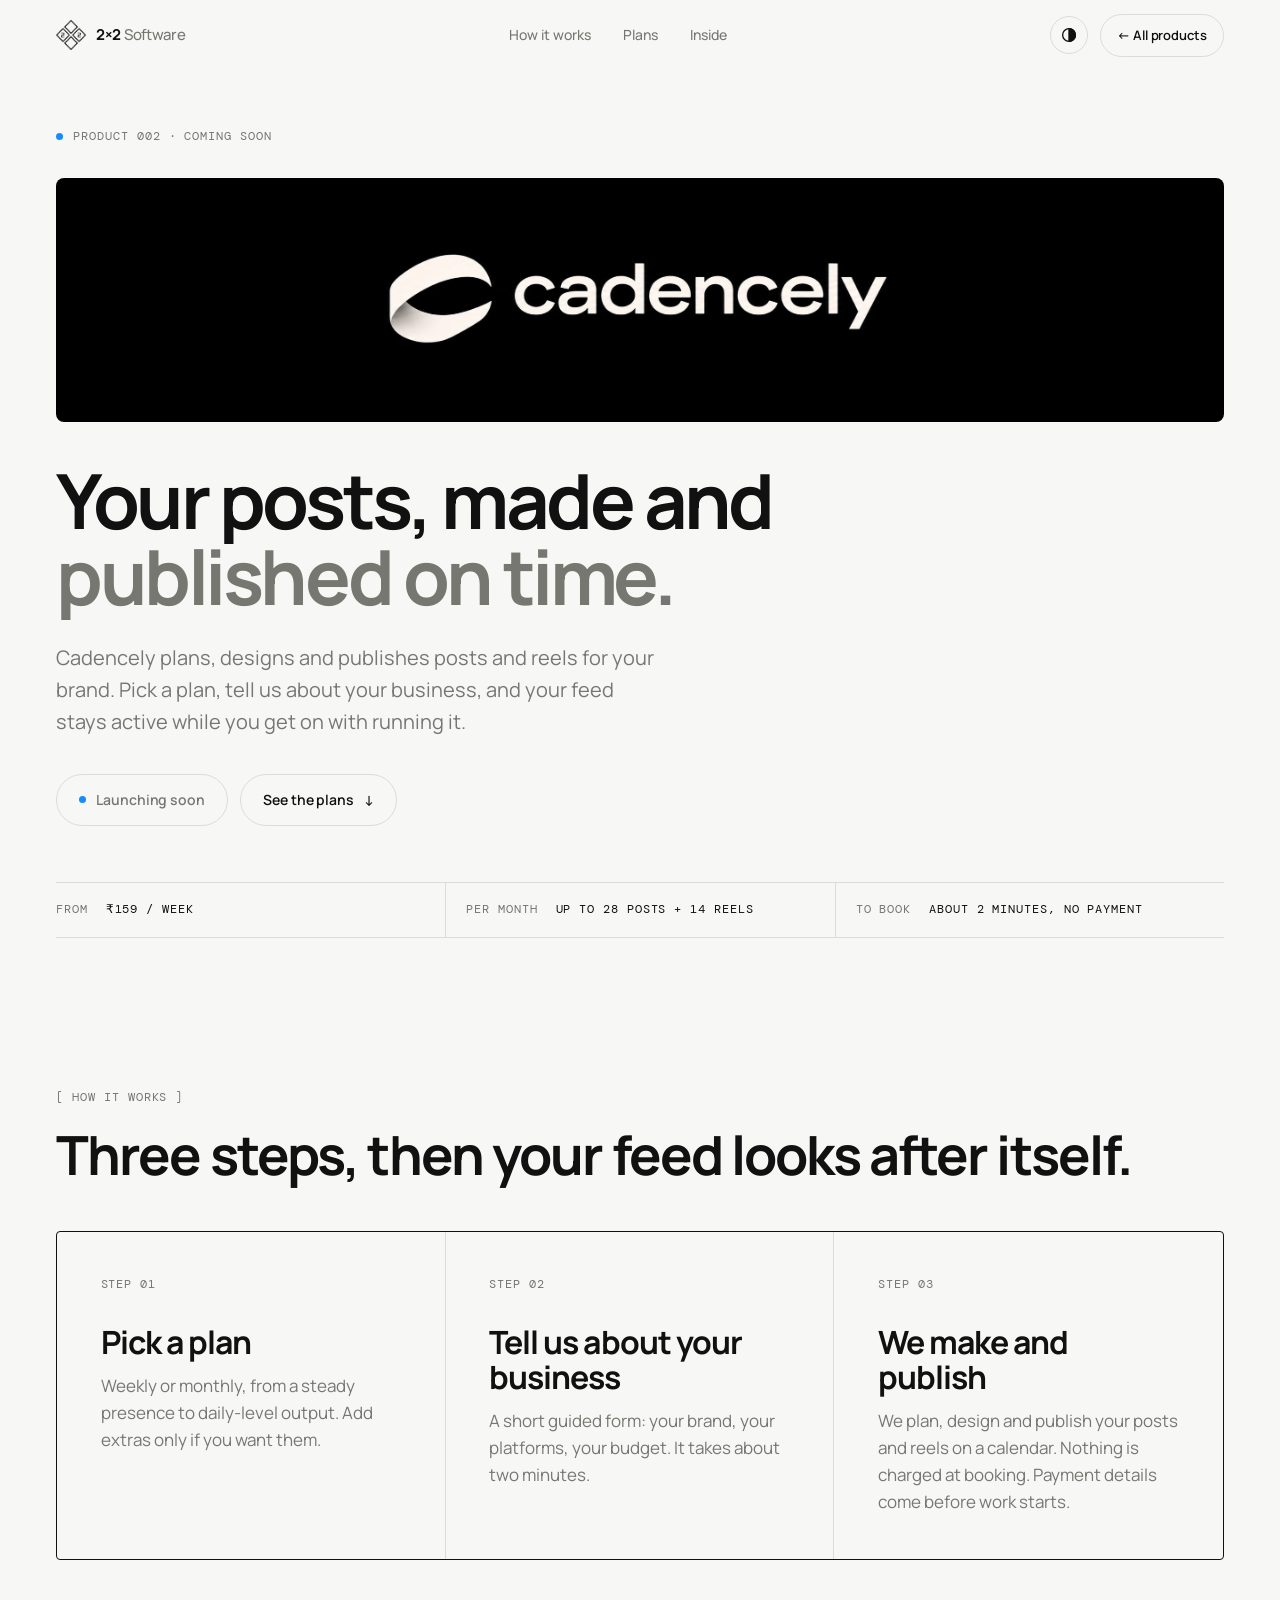
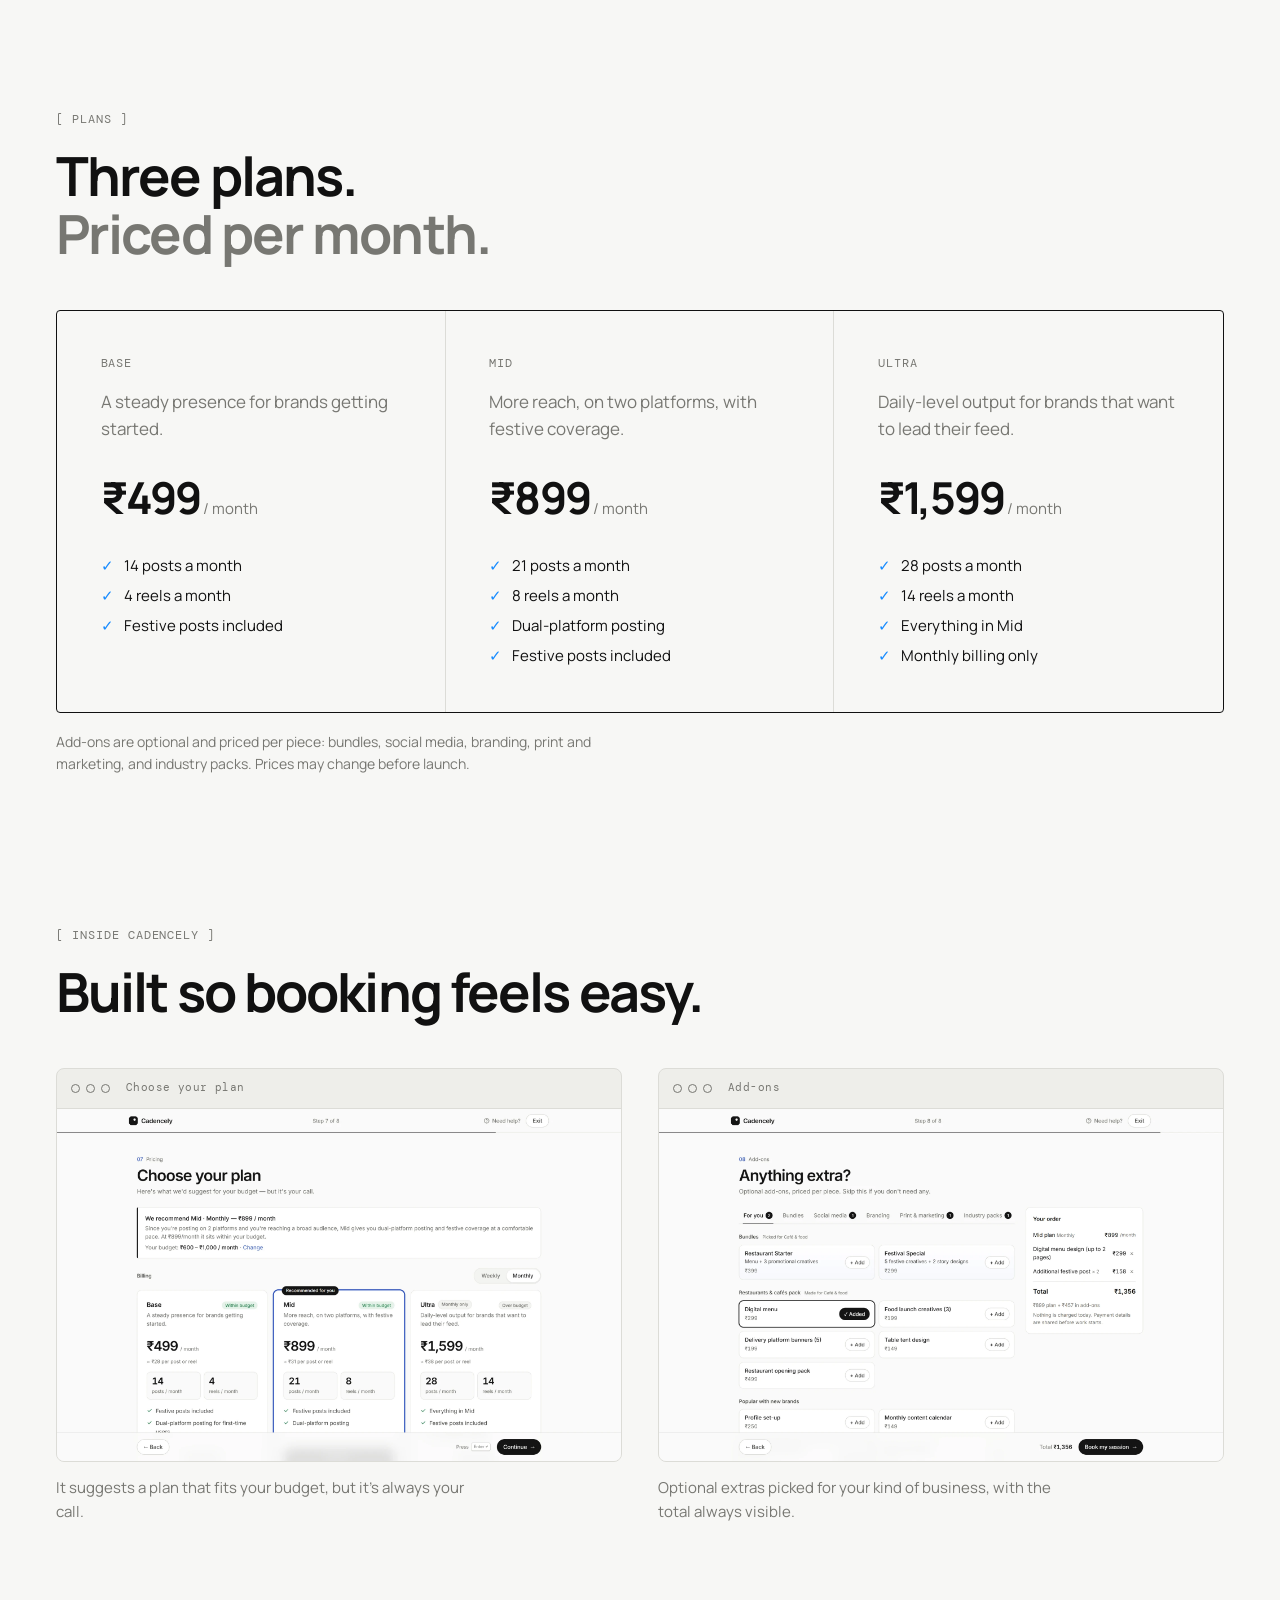
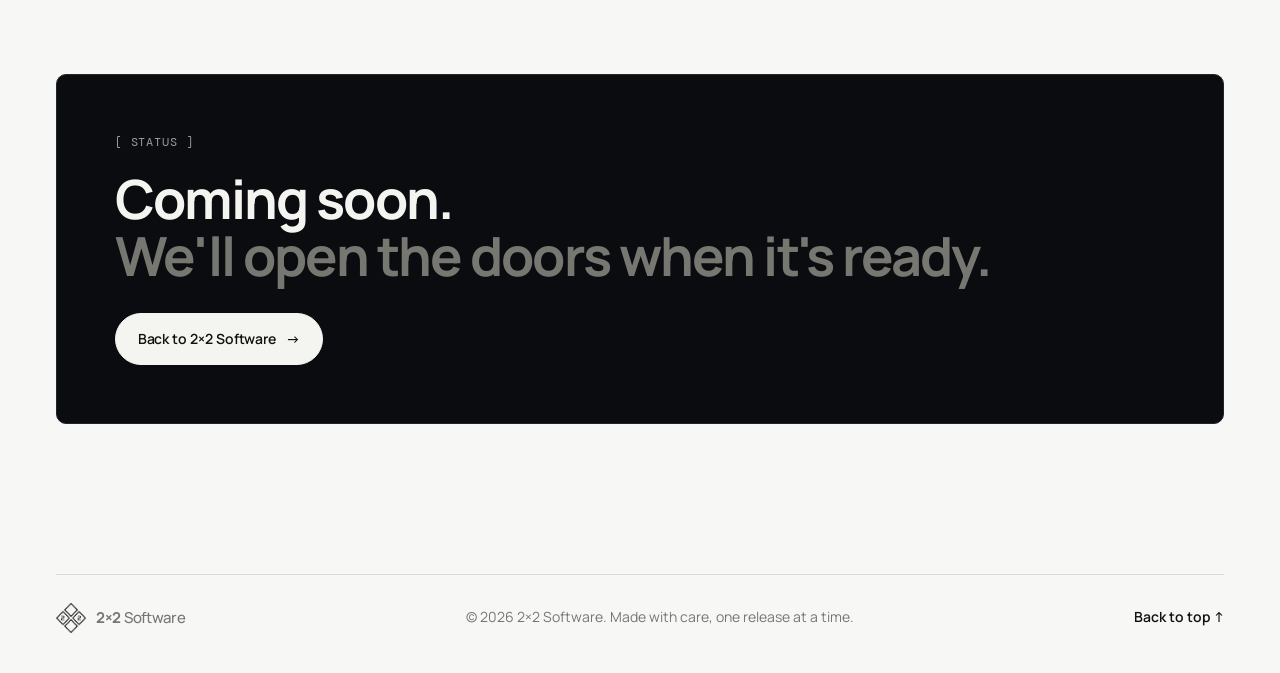
==== cadencely.html @ 5862253a "Add Cadencely page and home page section Co-Authored-By: Claude Sonnet 5.5 <noreply@anthropic.com>" ====
<!doctype html>
<html lang="en">
<head>
  <meta charset="utf-8">
  <meta name="viewport" content="width=device-width, initial-scale=1, viewport-fit=cover">
  <title>Cadencely — Social media content, on subscription</title>
  <meta name="description" content="Cadencely plans, designs and publishes posts and reels for your brand, on a simple subscription. Coming soon from 2×2 Software.">
  <meta name="theme-color" content="#f7f7f5">
  <link rel="icon" href="assets/2x2-mark.png" type="image/png">
  <link rel="preconnect" href="https://fonts.googleapis.com">
  <link rel="preconnect" href="https://fonts.gstatic.com" crossorigin>
  <link href="https://fonts.googleapis.com/css2?family=DM+Mono:wght@400;500&family=Manrope:wght@400;500;600;700;800&display=swap" rel="stylesheet">
  <link rel="stylesheet" href="style.css?v=8">
  <script>
    document.documentElement.classList.add('js');
    try {
      var t = localStorage.getItem('2x2-theme');
      if (t) document.documentElement.setAttribute('data-theme', t);
    } catch (e) {}
  </script>
</head>
<body>

<header class="nav" id="nav">
  <a class="brand" href="index.html" aria-label="2×2 Software, home">
    <img class="mark" src="assets/2x2-mark.png" alt="" width="30" height="30">
    <span>2×2 <em>Software</em></span>
  </a>
  <nav class="nav-links" aria-label="Main">
    <a href="#how">How it works</a>
    <a href="#plans">Plans</a>
    <a href="#inside">Inside</a>
  </nav>
  <div class="nav-end">
    <button class="theme" id="theme" type="button" aria-label="Switch colour theme">
      <svg viewBox="0 0 24 24" width="18" height="18" fill="none" stroke="currentColor" stroke-width="1.8" stroke-linecap="round" stroke-linejoin="round" aria-hidden="true">
        <circle cx="12" cy="12" r="8.5"/>
        <path d="M12 3.5v17a8.5 8.5 0 0 0 0-17z" fill="currentColor"/>
      </svg>
    </button>
    <a class="btn btn-ghost btn-sm" href="index.html">← All products</a>
  </div>
</header>

<main id="top">

  <section class="wrap cad-hero">
    <p class="tag"><i class="dot"></i> Product 002 · Coming soon</p>
    <div class="cad-banner reveal">
      <div class="cad-logo big"><img src="assets/cadencely-logo.webp" alt="Cadencely"></div>
    </div>
    <h1 class="h-xl">
      <span class="line"><span>Your posts, made and</span></span>
      <span class="line muted"><span>published on time.</span></span>
    </h1>
    <p class="lede reveal">Cadencely plans, designs and publishes posts and reels for your brand. Pick a plan, tell us about your business, and your feed stays active while you get on with running it.</p>
    <div class="actions reveal">
      <span class="btn btn-static"><i class="dot"></i> Launching soon</span>
      <a class="btn btn-ghost" href="#plans">See the plans <span aria-hidden="true">↓</span></a>
    </div>
  </section>

  <ul class="facts wrap reveal" aria-label="At a glance">
    <li><span>From</span> ₹159 / week</li>
    <li><span>Per month</span> Up to 28 posts + 14 reels</li>
    <li><span>To book</span> About 2 minutes, no payment</li>
  </ul>

  <section class="section wrap" id="how">
    <div class="head reveal">
      <p class="eyebrow">[ How it works ]</p>
      <h2 class="h-lg">Three steps, then your feed looks after itself.</h2>
    </div>
    <div class="grid4 g3">
      <article class="cell reveal"><span class="n">Step 01</span><h3>Pick a plan</h3><p>Weekly or monthly, from a steady presence to daily-level output. Add extras only if you want them.</p></article>
      <article class="cell reveal"><span class="n">Step 02</span><h3>Tell us about your business</h3><p>A short guided form: your brand, your platforms, your budget. It takes about two minutes.</p></article>
      <article class="cell reveal"><span class="n">Step 03</span><h3>We make and publish</h3><p>We plan, design and publish your posts and reels on a calendar. Nothing is charged at booking. Payment details come before work starts.</p></article>
    </div>
  </section>

  <section class="section wrap" id="plans">
    <div class="head reveal">
      <p class="eyebrow">[ Plans ]</p>
      <h2 class="h-lg">Three plans.<br><span>Priced per month.</span></h2>
    </div>
    <div class="grid4 g3 plans3">
      <article class="cell reveal">
        <span class="n">Base</span>
        <p class="plan-for">A steady presence for brands getting started.</p>
        <p class="price"><strong>₹499</strong> / month</p>
        <ul class="inc"><li>14 posts a month</li><li>4 reels a month</li><li>Festive posts included</li></ul>
      </article>
      <article class="cell reveal">
        <span class="n">Mid</span>
        <p class="plan-for">More reach, on two platforms, with festive coverage.</p>
        <p class="price"><strong>₹899</strong> / month</p>
        <ul class="inc"><li>21 posts a month</li><li>8 reels a month</li><li>Dual-platform posting</li><li>Festive posts included</li></ul>
      </article>
      <article class="cell reveal">
        <span class="n">Ultra</span>
        <p class="plan-for">Daily-level output for brands that want to lead their feed.</p>
        <p class="price"><strong>₹1,599</strong> / month</p>
        <ul class="inc"><li>28 posts a month</li><li>14 reels a month</li><li>Everything in Mid</li><li>Monthly billing only</li></ul>
      </article>
    </div>
    <p class="fine reveal">Add-ons are optional and priced per piece: bundles, social media, branding, print and marketing, and industry packs. Prices may change before launch.</p>
  </section>

  <section class="section wrap" id="inside">
    <div class="head reveal">
      <p class="eyebrow">[ Inside Cadencely ]</p>
      <h2 class="h-lg">Built so booking feels easy.</h2>
    </div>
    <div class="shots">
      <figure class="reveal">
        <div class="win"><div class="screen-bar"><i></i><i></i><i></i><span>Choose your plan</span></div><img src="assets/cadencely-plans.webp" alt="Cadencely plan picker with Base, Mid and Ultra plans and a recommendation based on your budget" loading="lazy"></div>
        <figcaption>It suggests a plan that fits your budget, but it's always your call.</figcaption>
      </figure>
      <figure class="reveal">
        <div class="win"><div class="screen-bar"><i></i><i></i><i></i><span>Add-ons</span></div><img src="assets/cadencely-addons.webp" alt="Cadencely add-ons step with suggested bundles and a running order total" loading="lazy"></div>
        <figcaption>Optional extras picked for your kind of business, with the total always visible.</figcaption>
      </figure>
    </div>
  </section>

  <section class="section wrap">
    <div class="product reveal cad-end">
      <div>
        <p class="eyebrow light">[ Status ]</p>
        <h2 class="h-lg">Coming soon.<br><span>We'll open the doors when it's ready.</span></h2>
      </div>
      <a class="btn btn-light" href="index.html#next">Back to 2×2 Software <span aria-hidden="true">→</span></a>
    </div>
  </section>
</main>

<footer class="foot wrap">
  <a class="brand" href="index.html">
    <img class="mark" src="assets/2x2-mark.png" alt="" width="30" height="30">
    <span>2×2 <em>Software</em></span>
  </a>
  <p>© 2026 2×2 Software. Made with care, one release at a time.</p>
  <a class="up" href="#top">Back to top ↑</a>
</footer>

<script src="page.js"></script>
</body>
</html>
---- style.css ----
:root {
  --bg: #f7f7f5;
  --ink: #111111;
  --muted: #777772;
  --line: #dcdcd7;
  --panel: #eeeeea;
  --blue: #168bff;
  --dark: #0b0c10;
  --ease: cubic-bezier(.2, .7, .15, 1);
  --mono: "DM Mono", "SFMono-Regular", Consolas, monospace;
  --sans: "Manrope", "Helvetica Neue", Arial, sans-serif;
  --gutter: clamp(20px, 5vw, 56px);
  color-scheme: light;
}
:root[data-theme="dark"] {
  --bg: #111111;
  --ink: #f4f4f0;
  --muted: #8d8d87;
  --line: #2b2b29;
  --panel: #1a1a19;
  color-scheme: dark;
}
@media (prefers-color-scheme: dark) {
  :root:not([data-theme="light"]) {
    --bg: #111111;
    --ink: #f4f4f0;
    --muted: #8d8d87;
    --line: #2b2b29;
    --panel: #1a1a19;
    color-scheme: dark;
  }
}

*, *::before, *::after { box-sizing: border-box; }
html { scroll-behavior: smooth; -webkit-text-size-adjust: 100%; scroll-padding-top: 84px; }
body {
  margin: 0;
  background: var(--bg);
  color: var(--ink);
  font: 400 17px/1.6 var(--sans);
  -webkit-font-smoothing: antialiased;
  transition: background .4s var(--ease), color .4s var(--ease);
  overflow-x: hidden;
}
img { display: block; max-width: 100%; }
a { color: inherit; text-decoration: none; }
button { font: inherit; color: inherit; background: none; border: 0; padding: 0; cursor: pointer; }
h1, h2, h3, p { margin: 0; }
:focus-visible { outline: 2px solid var(--blue); outline-offset: 3px; border-radius: 4px; }

.wrap { width: min(1180px, 100% - var(--gutter) * 2); margin-inline: auto; }

/* ---------- nav ---------- */
.nav {
  position: fixed; inset: 0 0 auto 0; z-index: 20;
  display: flex; align-items: center; justify-content: space-between; gap: 16px;
  padding: 14px var(--gutter);
  background: var(--bg);
  border-bottom: 1px solid transparent;
  transition: transform .5s var(--ease), border-color .3s, background .4s var(--ease);
}
.nav.scrolled { border-bottom-color: var(--line); }
.nav.hide { transform: translateY(-101%); }
.brand { display: inline-flex; align-items: center; gap: 10px; font-weight: 700; letter-spacing: -.02em; font-size: 15px; }
.brand em { font-style: normal; font-weight: 500; color: var(--muted); }
.mark { transition: transform .6s var(--ease), filter .3s; }
.brand:hover .mark { transform: rotate(90deg); }
:root[data-theme="dark"] .mark, :root[data-theme="dark"] .art-mark { filter: invert(1); }
@media (prefers-color-scheme: dark) {
  :root:not([data-theme="light"]) .mark, :root:not([data-theme="light"]) .art-mark { filter: invert(1); }
}
.nav-links { display: flex; gap: 32px; font-size: 14px; font-weight: 500; color: var(--muted); }
.nav-links a { position: relative; transition: color .25s; }
.nav-links a::after {
  content: ""; position: absolute; left: 0; right: 0; bottom: -4px; height: 1px;
  background: var(--ink); transform: scaleX(0); transform-origin: left; transition: transform .4s var(--ease);
}
.nav-links a:hover { color: var(--ink); }
.nav-links a:hover::after { transform: scaleX(1); }
.nav-end { display: flex; align-items: center; gap: 12px; }
.theme { width: 38px; height: 38px; border-radius: 50%; display: grid; place-items: center; border: 1px solid var(--line); transition: transform .5s var(--ease), border-color .25s; }
.theme:hover { border-color: var(--ink); transform: rotate(180deg); }

/* ---------- buttons ---------- */
.btn {
  display: inline-flex; align-items: center; gap: 10px;
  padding: 14px 22px; border-radius: 999px;
  font-size: 14px; font-weight: 600; letter-spacing: -.005em;
  border: 1px solid var(--ink);
  transition: transform .35s var(--ease), background .25s, color .25s, border-color .25s;
}
.btn span { display: inline-block; transition: transform .35s var(--ease); }
.btn:hover span { transform: translate(3px, -1px); }
.btn:active { transform: scale(.97); }
.btn-solid { background: var(--ink); color: var(--bg); }
.btn-solid:hover { background: var(--blue); border-color: var(--blue); color: #fff; }
.btn-ghost { border-color: var(--line); }
.btn-ghost:hover { border-color: var(--ink); }
.btn-ghost:hover span { transform: translateY(3px); }
.btn-sm { padding: 10px 16px; font-size: 13px; }
.btn-light { background: #f4f4f0; color: #111; border-color: #f4f4f0; }
.btn-light:hover { background: var(--blue); border-color: var(--blue); color: #fff; }

/* ---------- type ---------- */
.tag, .eyebrow, .facts, .axis, .readout-idea, .art-label, .n, .screen-bar span {
  font-family: var(--mono); font-size: 12px; letter-spacing: .08em; text-transform: uppercase;
}
.tag { display: inline-flex; align-items: center; gap: 10px; color: var(--muted); margin-bottom: 28px; }
.dot { width: 7px; height: 7px; border-radius: 50%; background: var(--blue); animation: pulse 2.4s var(--ease) infinite; }
@keyframes pulse { 0%, 100% { opacity: 1; transform: scale(1); } 50% { opacity: .35; transform: scale(.7); } }
.eyebrow { color: var(--muted); margin-bottom: 18px; }
.eyebrow.light { color: #9a9ea8; }
.h-xl { font-size: clamp(42px, 7.2vw, 92px); line-height: 1; letter-spacing: -.045em; font-weight: 700; }
.h-lg { font-size: clamp(30px, 4.4vw, 54px); line-height: 1.06; letter-spacing: -.035em; font-weight: 700; }
.h-lg span, .muted { color: var(--muted); }
.lede { font-size: clamp(17px, 1.6vw, 20px); color: var(--muted); max-width: 30em; margin-top: 28px; }
.body { color: var(--muted); max-width: 32em; margin-top: 22px; }
.actions { display: flex; flex-wrap: wrap; gap: 12px; margin-top: 36px; }

/* ---------- hero ---------- */
.hero {
  min-height: 100svh;
  display: grid; grid-template-columns: 1.15fr .85fr; align-items: center; gap: 40px;
  padding: 120px 0 56px;
}
.line { display: block; overflow: hidden; padding-bottom: .08em; margin-bottom: -.08em; }
.line > span { display: block; }
.js .line > span { transform: translateY(105%); animation: rise 1.1s var(--ease) forwards; }
.js .line:nth-child(2) > span { animation-delay: .12s; }
@keyframes rise { to { transform: none; } }

.hero-art { position: relative; aspect-ratio: 1; width: 100%; max-width: 480px; justify-self: end; }
.rings { position: absolute; inset: 0; width: 100%; height: 100%; overflow: visible; }
.ring { stroke: var(--ink); stroke-width: 1; vector-effect: non-scaling-stroke; stroke-dasharray: 1; stroke-dashoffset: 1; animation: draw 2.2s var(--ease) forwards; transform-origin: 200px 200px; }
.r1 { opacity: .22; animation-delay: .2s; }
.r2 { opacity: .16; animation-delay: .5s; }
.r3 { opacity: .1; animation-delay: .8s; }
@keyframes draw { to { stroke-dashoffset: 0; } }
.orbit { fill: var(--blue); opacity: 0; animation: fade 1s 1.6s forwards; }
@keyframes fade { to { opacity: 1; } }
.art-mark { position: absolute; inset: 22%; width: 56%; height: 56%; object-fit: contain; will-change: transform; }
.js .art-mark { opacity: 0; animation: pop 1.2s .35s var(--ease) forwards; }
@keyframes pop { from { opacity: 0; scale: .86; } to { opacity: 1; scale: 1; } }
.art-label { position: absolute; color: var(--muted); font-size: 10.5px; white-space: nowrap; }
.a1 { top: 2%; left: 0; }
.a2 { top: 2%; right: 0; }
.a3 { bottom: 2%; left: 0; }

.facts {
  list-style: none; padding: 0; margin: 0 auto;
  display: grid; grid-template-columns: repeat(3, 1fr);
  border-top: 1px solid var(--line); border-bottom: 1px solid var(--line);
  color: var(--ink); font-size: 11.5px;
}
.facts li { padding: 18px 20px; border-left: 1px solid var(--line); }
.facts li:first-child { border-left: 0; padding-left: 0; }
.facts span { color: var(--muted); margin-right: 10px; }

/* ---------- sections ---------- */
.section { padding: clamp(80px, 12vw, 150px) 0 0; }
.head { margin-bottom: 48px; }

.split { display: grid; grid-template-columns: 1fr 1fr; gap: clamp(32px, 6vw, 88px); align-items: center; }

/* sorter */
.chips { display: flex; flex-wrap: wrap; gap: 8px; margin-top: 30px; }
.chips button {
  padding: 9px 15px; border-radius: 999px; border: 1px solid var(--line);
  font-size: 14px; font-weight: 500; transition: background .25s, color .25s, border-color .25s, transform .3s var(--ease);
}
.chips button:hover { border-color: var(--ink); }
.chips button:active { transform: scale(.96); }
.chips button[aria-checked="true"] { background: var(--ink); color: var(--bg); border-color: var(--ink); }
.readout { margin-top: 32px; padding-top: 22px; border-top: 1px solid var(--line); min-height: 138px; }
.readout-idea { color: var(--muted); }
.readout-verdict { font-size: clamp(26px, 3vw, 36px); font-weight: 700; letter-spacing: -.03em; line-height: 1.15; margin-top: 8px; }
.readout-note { color: var(--muted); margin-top: 8px; max-width: 26em; }
.readout p { transition: opacity .25s; }
.readout.swap p { opacity: 0; }

.matrix-wrap { position: relative; padding: 0 0 30px 30px; max-width: 520px; width: 100%; justify-self: end; }
.axis { position: absolute; color: var(--ink); font-size: 11.5px; font-weight: 500; user-select: none; -webkit-user-select: none; }
.ay-t, .ay-b { left: 0; writing-mode: vertical-rl; transform: rotate(180deg); }
.ay-t { top: 0; }
.ay-b { bottom: 30px; }
.ax-l, .ax-r { bottom: 0; }
.ax-l { left: 30px; }
.ax-r { right: 0; }
.step { font-family: var(--mono); font-size: 11px; letter-spacing: .08em; text-transform: uppercase; color: var(--muted); margin-top: 30px; }
.step + .chips { margin-top: 12px; }
.readout .step { margin-top: 18px; }
.body strong { color: var(--ink); font-weight: 600; }
.matrix {
  position: relative; aspect-ratio: 1;
  display: grid; grid-template-columns: 1fr 1fr; grid-template-rows: 1fr 1fr;
  border: 1px solid var(--ink); border-radius: 4px; overflow: hidden;
  cursor: crosshair;
}
.q {
  position: relative; padding: 14px;
  border-right: 1px solid var(--line); border-bottom: 1px solid var(--line);
  font-size: 13px; color: var(--muted); font-weight: 500;
  transition: background .45s var(--ease), color .45s var(--ease);
  user-select: none; -webkit-user-select: none;
}
.q:nth-child(2n) { border-right: 0; }
.q:nth-child(n+3) { border-bottom: 0; }
.q { display: flex; flex-direction: column; gap: 2px; }
.q b { font-size: 14px; font-weight: 700; color: var(--ink); transition: color .45s var(--ease); }
.q span { font-size: 12px; font-weight: 500; }
.q:nth-child(n+3) { justify-content: flex-end; }
.q.active b { color: var(--bg); }
.matrix:not(.moved) .puck::after {
  content: "Drag me"; position: absolute; top: calc(100% + 8px); left: 50%; transform: translateX(-50%);
  padding: 4px 10px; border-radius: 999px; background: var(--blue); color: #fff;
  font: 500 11px var(--mono); letter-spacing: .04em; white-space: nowrap; pointer-events: none;
}
.q.active { background: var(--ink); color: var(--bg); }
.puck {
  position: absolute; width: 46px; height: 46px; margin: -23px 0 0 -23px; z-index: 2;
  border-radius: 50%; background: var(--blue); color: #fff;
  display: grid; place-items: center;
  font: 700 17px var(--sans);
  transition: left .8s var(--ease), top .8s var(--ease), transform .3s var(--ease);
  touch-action: none; cursor: grab;
  border: 2px solid var(--bg);
}
.puck:hover { transform: scale(1.08); }
.puck.drag { transition: transform .3s var(--ease); cursor: grabbing; transform: scale(1.15); }

/* ---------- product ---------- */
.product { background: var(--dark); color: #f4f4f0; border-radius: 10px; padding: clamp(24px, 4.5vw, 64px); border: 1px solid #23252c; }
.product-head { display: flex; gap: 22px; align-items: flex-start; }
.product-head .h-lg span { color: #858995; }
.b-mark { width: 56px; height: 56px; object-fit: contain; flex: none; margin-top: 4px; }
.product-body { display: grid; grid-template-columns: 1.35fr 1fr; gap: clamp(24px, 4vw, 56px); margin-top: clamp(32px, 5vw, 56px); align-items: start; }

.screen { border: 1px solid #2a2d36; border-radius: 8px; overflow: hidden; background: #0f1014; }
.screen-bar { display: flex; align-items: center; gap: 6px; padding: 11px 14px; border-bottom: 1px solid #2a2d36; }
.screen-bar i { width: 9px; height: 9px; border-radius: 50%; border: 1px solid #4a4e5a; }
.screen-bar span { margin-left: 10px; color: #6f7380; font-size: 10.5px; text-transform: none; letter-spacing: .04em; }
.screen-stage { position: relative; aspect-ratio: 512 / 280; background: #0b0c10; }
.shot {
  position: absolute; inset: 0; width: 100%; height: 100%; object-fit: cover; object-position: top;
  opacity: 0; transform: translateX(18px) scale(1.01);
  transition: opacity .6s var(--ease), transform .8s var(--ease);
}
.shot.on { opacity: 1; transform: none; }
.shot.out { transform: translateX(-18px) scale(1.01); }

.feats { list-style: none; margin: 0; padding: 0; }
.feats li { position: relative; border-top: 1px solid #2a2d36; }
.feats li:last-child { border-bottom: 1px solid #2a2d36; }
.feats button { display: flex; gap: 18px; align-items: baseline; width: 100%; padding: 16px 0; text-align: left; color: #858995; transition: color .3s, padding .4s var(--ease); }
.feats button:hover { color: #f4f4f0; }
.feats .n { color: #5d616d; font-size: 11px; transition: color .3s; }
.feats .t { font-size: 19px; font-weight: 600; letter-spacing: -.02em; }
.feats p { max-height: 0; overflow: hidden; opacity: 0; color: #9a9ea8; font-size: 15px; line-height: 1.55; padding-left: 38px; transition: max-height .55s var(--ease), opacity .4s, padding-bottom .55s var(--ease); }
.feats li.on button { color: #f4f4f0; }
.feats li.on .n { color: var(--blue); }
.feats li.on p { max-height: 7em; opacity: 1; padding-bottom: 18px; }
.bar { position: absolute; left: 0; bottom: -1px; height: 1px; width: 0; background: var(--blue); }
.feats.auto li.on .bar { animation: fill 5.5s linear forwards; }
.feats.paused li.on .bar { animation-play-state: paused; }
@keyframes fill { to { width: 100%; } }

.product-foot { display: flex; justify-content: space-between; align-items: center; gap: 20px; flex-wrap: wrap; margin-top: clamp(28px, 4vw, 48px); color: #9a9ea8; }

/* ---------- 2x2 grids ---------- */
.grid4 { display: grid; grid-template-columns: 1fr 1fr; border: 1px solid var(--ink); border-radius: 4px; overflow: hidden; }
.cell {
  position: relative; text-align: left; display: flex; flex-direction: column; gap: 12px;
  padding: clamp(22px, 3.4vw, 44px); min-height: clamp(220px, 26vw, 300px);
  border-right: 1px solid var(--line); border-bottom: 1px solid var(--line);
  transition: background .5s var(--ease), color .5s var(--ease);
}
.cell:nth-child(2n) { border-right: 0; }
.cell:nth-child(n+3) { border-bottom: 0; }
.cell .n { color: var(--muted); transition: color .5s; }
.cell h3 { font-size: clamp(22px, 2.6vw, 32px); letter-spacing: -.03em; line-height: 1.1; margin-top: auto; }
.grid4:not(.slots) .cell h3 { margin-top: 18px; }
.cell p { color: var(--muted); max-width: 26em; transition: color .5s; }
.cell:hover { background: var(--ink); color: var(--bg); }
.cell:hover .n, .cell:hover p { color: var(--bg); opacity: .7; }

.slot { align-items: flex-start; }
.slot.filled img { width: 56px; height: 56px; object-fit: contain; margin-top: 8px; transition: transform .6s var(--ease); }
.slot.filled:hover img { transform: rotate(-8deg) scale(1.08); }
.slot:not(.filled) { cursor: pointer; }
.slot .face, .slot .back { margin-top: auto; font-size: clamp(22px, 2.6vw, 32px); font-weight: 700; letter-spacing: -.03em; line-height: 1.1; transition: opacity .4s, transform .6s var(--ease); }
.slot .face { color: var(--muted); border-bottom: 1px dashed var(--muted); padding-bottom: 4px; }
.slot .back { position: absolute; left: clamp(22px, 3.4vw, 44px); right: 24px; bottom: clamp(22px, 3.4vw, 44px); opacity: 0; transform: translateY(14px); }
.slot.flip .face { opacity: 0; transform: translateY(-14px); }
.slot.flip .back { opacity: 1; transform: none; }
.slot:not(.filled):hover .face { color: var(--bg); border-color: var(--bg); }

.slot.cad, .slot.cad:hover { background: #000; color: #f4f4f0; }
.slot.cad .n, .slot.cad p, .slot.cad:hover .n, .slot.cad:hover p { color: #9a9a95; opacity: 1; }
.cad-logo { position: relative; width: min(100%, 300px); aspect-ratio: 1170 / 260; overflow: hidden; margin-top: 8px; }
.cad-logo img { position: absolute; width: 170.9%; max-width: none; left: -37.6%; top: -77%; }
.soon { margin-top: auto; padding: 5px 12px; border-radius: 999px; border: 1px solid #3a3a37; font: 500 11px var(--mono); letter-spacing: .08em; text-transform: uppercase; color: #f4f4f0; }
.soon::before { content: ""; display: inline-block; width: 6px; height: 6px; border-radius: 50%; background: var(--blue); margin-right: 8px; vertical-align: 1px; }

/* ---------- cadencely page ---------- */
.cad-hero { padding: 120px 0 56px; }
.cad-banner { background: #000; border-radius: 8px; padding: clamp(28px, 6vw, 64px); margin: 4px 0 40px; display: flex; justify-content: center; }
.cad-logo.big { width: min(100%, 520px); margin: 0; }
.cad-hero .h-xl { font-size: clamp(36px, 6vw, 76px); }
.btn-static { border-color: var(--line); color: var(--muted); cursor: default; }
.btn-static .dot { margin-right: 0; }
.g3 { grid-template-columns: repeat(3, 1fr); }
.g3 .cell { min-height: 0; border-right: 1px solid var(--line); border-bottom: 0; }
.g3 .cell:last-child { border-right: 0; }
.plans3 .cell { gap: 14px; }
.plan-for { min-height: 3.2em; }
.price { font-size: 15px; color: var(--muted); margin-top: 6px; }
.price strong { font-size: clamp(32px, 4vw, 44px); letter-spacing: -.04em; color: var(--ink); font-weight: 700; transition: color .5s; }
.cell:hover .price strong { color: var(--bg); }
.inc { list-style: none; margin: 8px 0 0; padding: 0; display: grid; gap: 6px; font-size: 15px; }
.inc li::before { content: "✓"; margin-right: 10px; color: var(--blue); }
.fine { color: var(--muted); font-size: 14px; margin-top: 18px; max-width: 40em; }
.shots { display: grid; grid-template-columns: 1fr 1fr; gap: clamp(20px, 3vw, 36px); }
.shots figure { margin: 0; }
.win { border: 1px solid var(--line); border-radius: 8px; overflow: hidden; background: var(--panel); }
.win .screen-bar { border-bottom-color: var(--line); }
.win .screen-bar i { border-color: var(--muted); }
.win .screen-bar span { color: var(--muted); }
.win img { width: 100%; height: auto; }
.shots figcaption { margin-top: 14px; color: var(--muted); font-size: 15px; max-width: 28em; }
.cad-end { display: flex; justify-content: space-between; align-items: center; gap: 28px; flex-wrap: wrap; }
@media (max-width: 900px) {
  .g3 { grid-template-columns: 1fr; }
  .g3 .cell { border-right: 0; border-bottom: 1px solid var(--line); }
  .g3 .cell:last-child { border-bottom: 0; }
  .plan-for { min-height: 0; }
  .shots { grid-template-columns: 1fr; }
}
@media (max-width: 640px) { .cad-hero { padding-top: 88px; } }

.cad-feature { display: grid; grid-template-columns: 1fr 1fr; gap: clamp(28px, 5vw, 72px); align-items: center; }
.cad-feature .cad-banner { margin: 0; aspect-ratio: 1; align-items: center; transition: transform .6s var(--ease); }
.cad-feature .cad-banner:hover { transform: scale(.985); }
.cad-feature .cad-logo.big { width: min(100%, 360px); }
.facts.mini { grid-template-columns: 1fr; margin: 26px 0 28px; max-width: 30em; }
.facts.mini li { border-left: 0; padding: 12px 0; }
.facts.mini li + li { border-top: 1px solid var(--line); }
@media (max-width: 900px) { .cad-feature { grid-template-columns: 1fr; } .cad-feature .cad-banner { aspect-ratio: 16 / 9; } }

/* ---------- footer ---------- */
.foot { display: flex; justify-content: space-between; align-items: center; gap: 16px 28px; flex-wrap: wrap; margin-top: clamp(80px, 12vw, 150px); padding: 28px 0 40px; border-top: 1px solid var(--line); color: var(--muted); font-size: 14px; }
.up { color: var(--ink); font-weight: 600; }
.up:hover { color: var(--blue); }

/* ---------- reveal ---------- */
.js .reveal { opacity: 0; transform: translateY(22px); transition: opacity .9s var(--ease), transform .9s var(--ease); }
.js .reveal.in { opacity: 1; transform: none; }
.grid4 .reveal:nth-child(2) { transition-delay: .08s; }
.grid4 .reveal:nth-child(3) { transition-delay: .16s; }
.grid4 .reveal:nth-child(4) { transition-delay: .24s; }

/* ---------- responsive ---------- */
@media (max-width: 900px) {
  .hero { grid-template-columns: 1fr; min-height: 0; padding-top: 108px; gap: 24px; }
  .hero-art { justify-self: center; max-width: 340px; order: -1; }
  .split { grid-template-columns: 1fr; }
  .matrix-wrap { justify-self: center; }
  .product-body { grid-template-columns: 1fr; }
}
@media (max-width: 640px) {
  body { font-size: 16px; }
  .hero { padding-top: 88px; }
  .hero-art { max-width: 250px; }
  .art-label { display: none; }
  .nav-links { display: none; }
  .nav-end .btn { display: none; }
  .nav { padding-block: 10px; }
  .facts { grid-template-columns: 1fr; }
  .facts li { border-left: 0; padding: 12px 0; border-top: 1px solid var(--line); }
  .facts li:first-child { border-top: 0; }
  .product-head { flex-direction: column; gap: 14px; }
  .grid4 { grid-template-columns: 1fr; }
  .cell { border-right: 0; min-height: 190px; }
  .cell:nth-child(n+3) { border-bottom: 1px solid var(--line); }
  .cell:last-child { border-bottom: 0; }
  .feats .t { font-size: 17px; }
  .q { font-size: 11.5px; padding: 10px; }
  .foot { flex-direction: column; align-items: flex-start; }
}
@media (hover: none) {
  .cell:hover { background: transparent; color: inherit; }
  .cell:hover .n, .cell:hover p { color: var(--muted); opacity: 1; }
}

@media (prefers-reduced-motion: reduce) {
  html { scroll-behavior: auto; }
  *, *::before, *::after { animation-duration: .01ms !important; animation-delay: 0s !important; transition-duration: .01ms !important; }
  .orbit { display: none; }
}
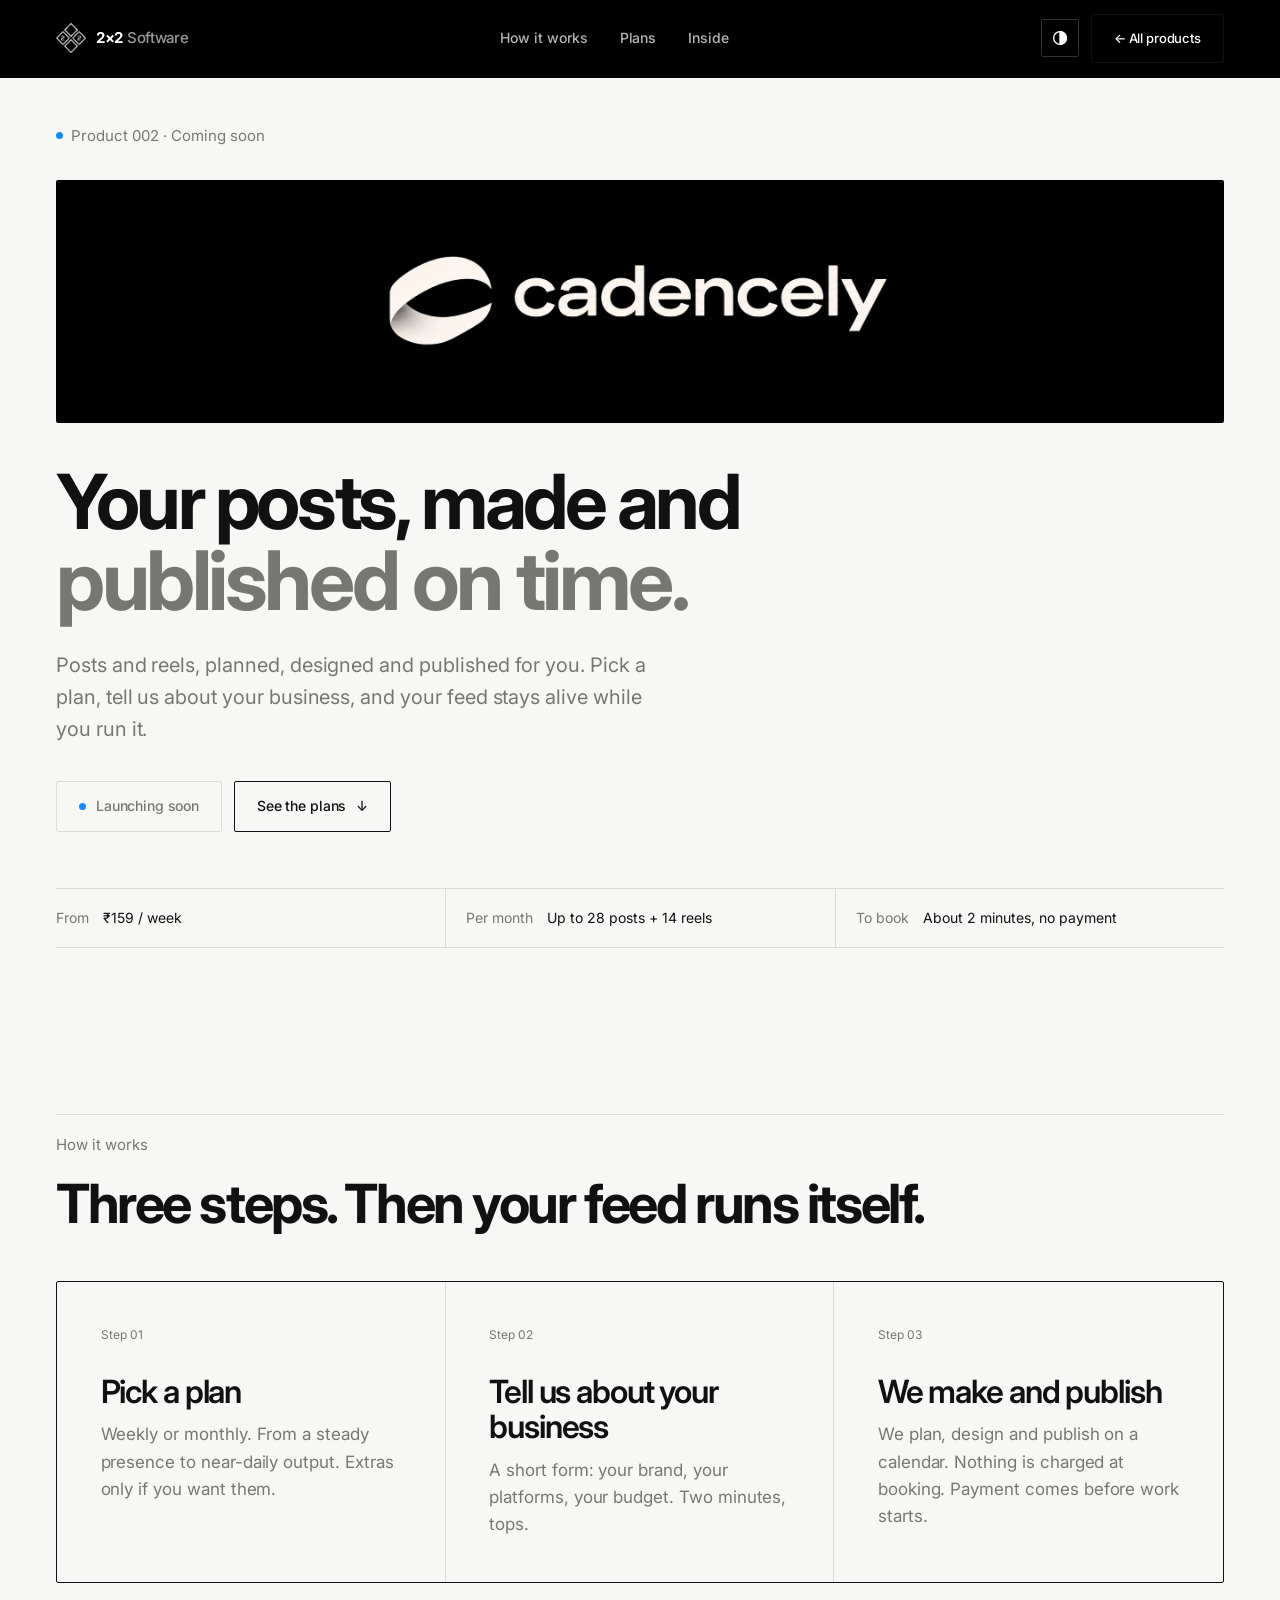
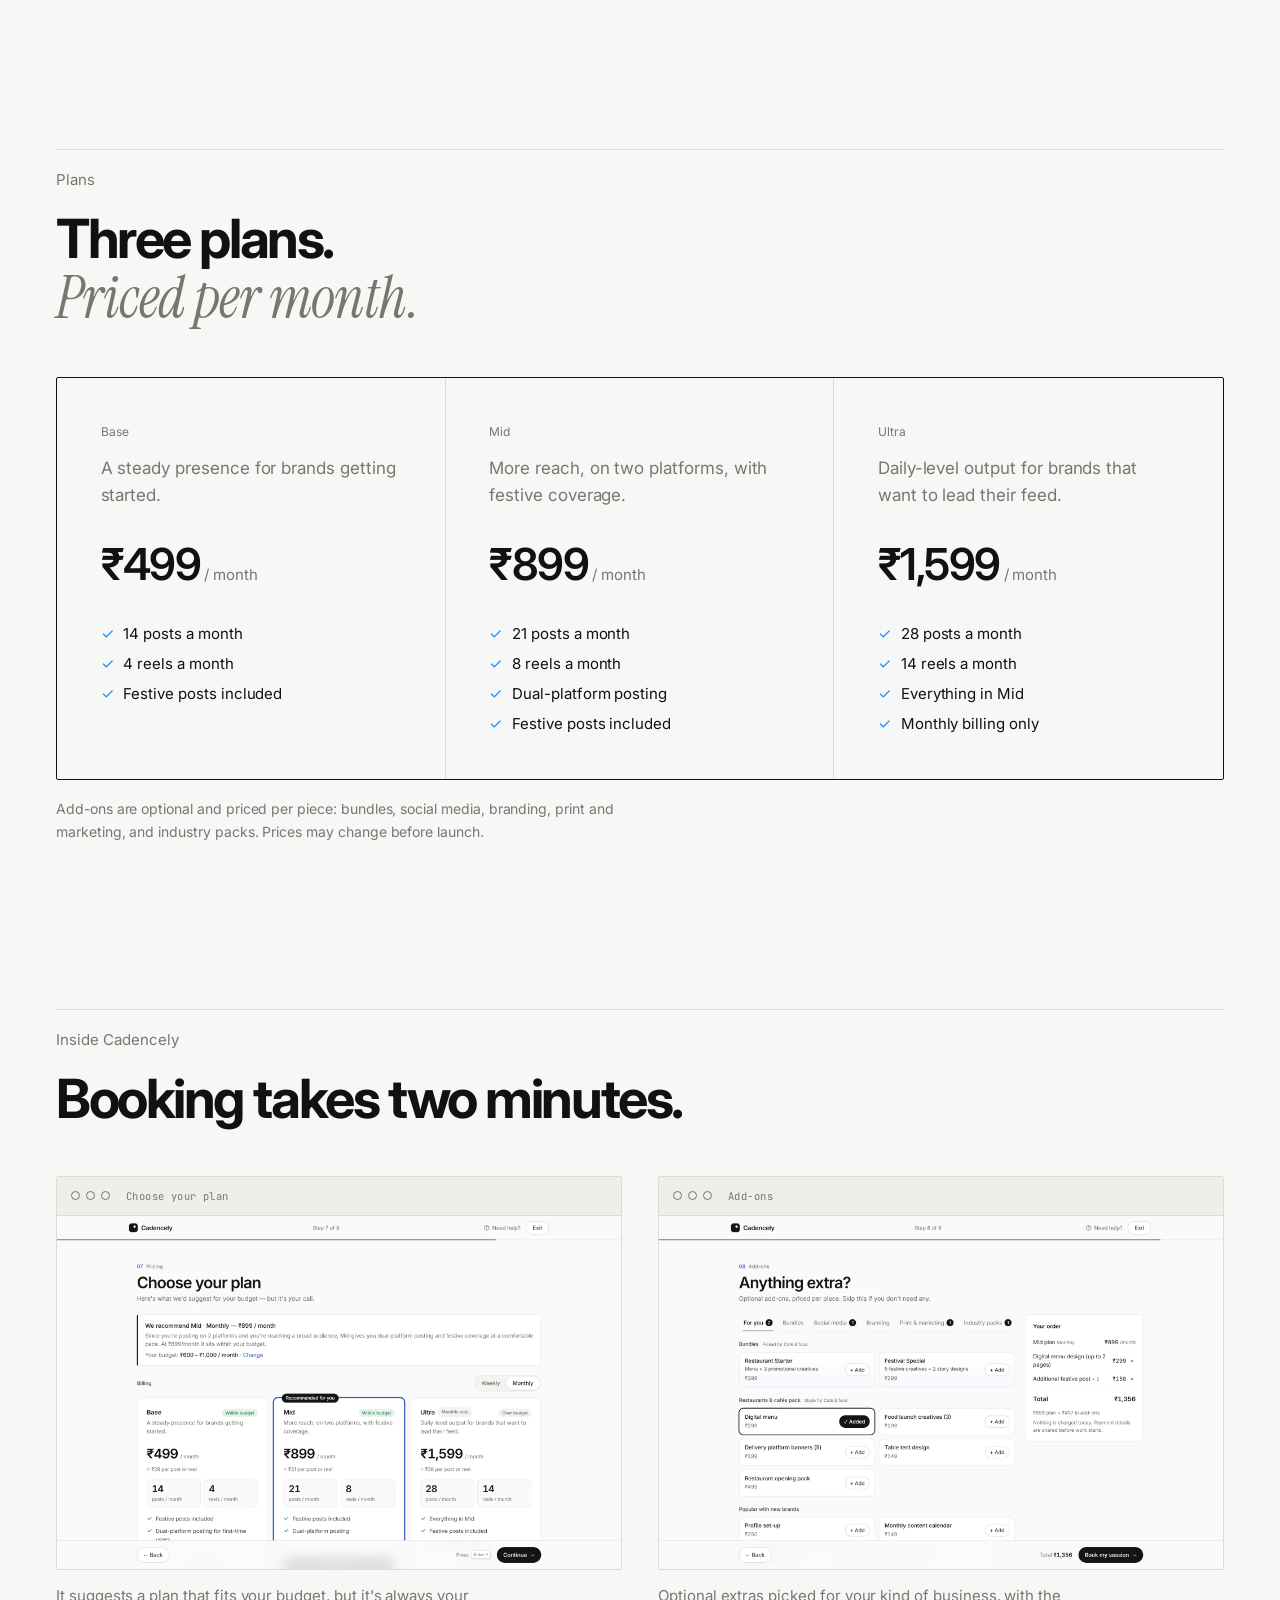
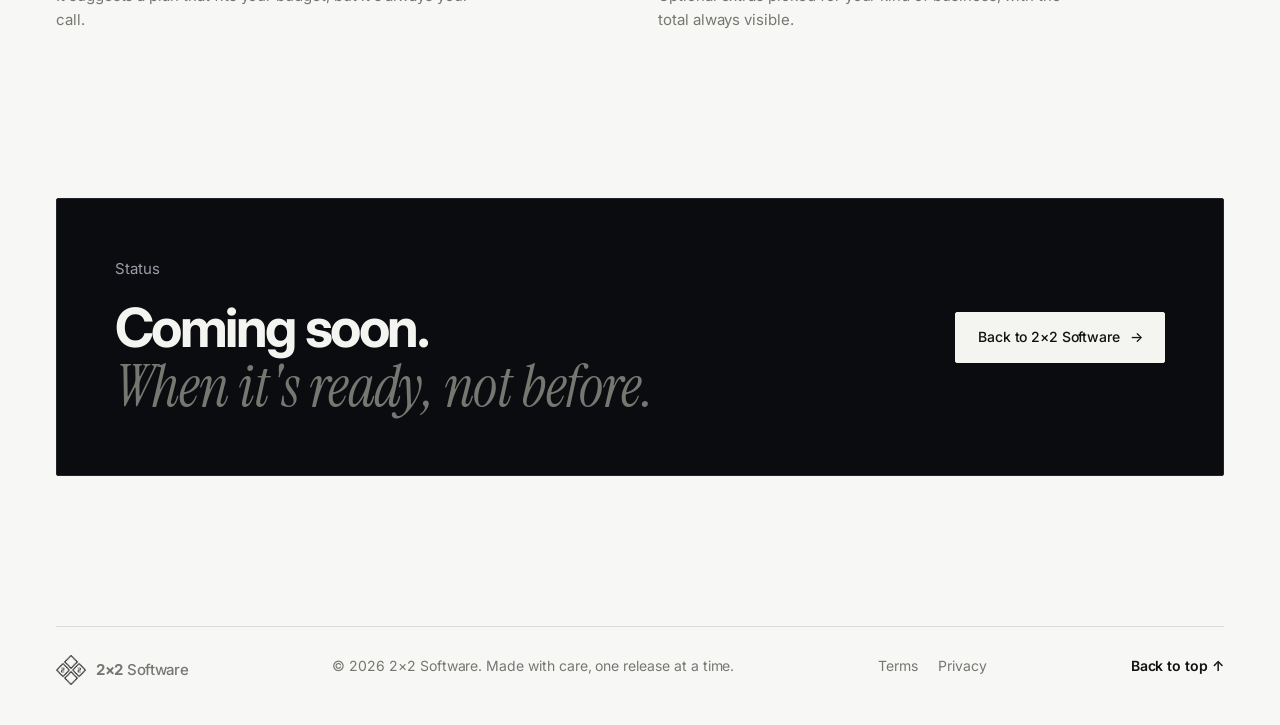
==== commit cefe2d53: "Sony-style refresh, product fonts, punchier copy, Terms and Privacy pages Co-Authored-By: Claude Opu" ====
--- a/cadencely.html
+++ b/cadencely.html
@@ -9,8 +9,8 @@
   <link rel="icon" href="assets/2x2-mark.png" type="image/png">
   <link rel="preconnect" href="https://fonts.googleapis.com">
   <link rel="preconnect" href="https://fonts.gstatic.com" crossorigin>
-  <link href="https://fonts.googleapis.com/css2?family=DM+Mono:wght@400;500&family=Manrope:wght@400;500;600;700;800&display=swap" rel="stylesheet">
-  <link rel="stylesheet" href="style.css?v=8">
+  <link href="https://fonts.googleapis.com/css2?family=Chakra+Petch:wght@500;600;700&family=DM+Mono:wght@400;500&family=Inter:wght@400;500;600;700&family=Instrument+Serif:ital@0;1&family=JetBrains+Mono:wght@500;700&family=Manrope:wght@400;500;600;700;800&display=swap" rel="stylesheet">
+  <link rel="stylesheet" href="style.css?v=21">
   <script>
     document.documentElement.classList.add('js');
     try {
@@ -19,7 +19,7 @@
     } catch (e) {}
   </script>
 </head>
-<body>
+<body class="cad-page">
 
 <header class="nav" id="nav">
   <a class="brand" href="index.html" aria-label="2×2 Software, home">
@@ -53,7 +53,7 @@
       <span class="line"><span>Your posts, made and</span></span>
       <span class="line muted"><span>published on time.</span></span>
     </h1>
-    <p class="lede reveal">Cadencely plans, designs and publishes posts and reels for your brand. Pick a plan, tell us about your business, and your feed stays active while you get on with running it.</p>
+    <p class="lede reveal">Posts and reels, planned, designed and published for you. Pick a plan, tell us about your business, and your feed stays alive while you run it.</p>
     <div class="actions reveal">
       <span class="btn btn-static"><i class="dot"></i> Launching soon</span>
       <a class="btn btn-ghost" href="#plans">See the plans <span aria-hidden="true">↓</span></a>
@@ -68,19 +68,19 @@
 
   <section class="section wrap" id="how">
     <div class="head reveal">
-      <p class="eyebrow">[ How it works ]</p>
-      <h2 class="h-lg">Three steps, then your feed looks after itself.</h2>
+      <p class="eyebrow">How it works</p>
+      <h2 class="h-lg">Three steps. Then your feed runs itself.</h2>
     </div>
     <div class="grid4 g3">
-      <article class="cell reveal"><span class="n">Step 01</span><h3>Pick a plan</h3><p>Weekly or monthly, from a steady presence to daily-level output. Add extras only if you want them.</p></article>
-      <article class="cell reveal"><span class="n">Step 02</span><h3>Tell us about your business</h3><p>A short guided form: your brand, your platforms, your budget. It takes about two minutes.</p></article>
-      <article class="cell reveal"><span class="n">Step 03</span><h3>We make and publish</h3><p>We plan, design and publish your posts and reels on a calendar. Nothing is charged at booking. Payment details come before work starts.</p></article>
+      <article class="cell reveal"><span class="n">Step 01</span><h3>Pick a plan</h3><p>Weekly or monthly. From a steady presence to near-daily output. Extras only if you want them.</p></article>
+      <article class="cell reveal"><span class="n">Step 02</span><h3>Tell us about your business</h3><p>A short form: your brand, your platforms, your budget. Two minutes, tops.</p></article>
+      <article class="cell reveal"><span class="n">Step 03</span><h3>We make and publish</h3><p>We plan, design and publish on a calendar. Nothing is charged at booking. Payment comes before work starts.</p></article>
     </div>
   </section>
 
   <section class="section wrap" id="plans">
     <div class="head reveal">
-      <p class="eyebrow">[ Plans ]</p>
+      <p class="eyebrow">Plans</p>
       <h2 class="h-lg">Three plans.<br><span>Priced per month.</span></h2>
     </div>
     <div class="grid4 g3 plans3">
@@ -108,8 +108,8 @@
 
   <section class="section wrap" id="inside">
     <div class="head reveal">
-      <p class="eyebrow">[ Inside Cadencely ]</p>
-      <h2 class="h-lg">Built so booking feels easy.</h2>
+      <p class="eyebrow">Inside Cadencely</p>
+      <h2 class="h-lg">Booking takes two minutes.</h2>
     </div>
     <div class="shots">
       <figure class="reveal">
@@ -126,8 +126,8 @@
   <section class="section wrap">
     <div class="product reveal cad-end">
       <div>
-        <p class="eyebrow light">[ Status ]</p>
-        <h2 class="h-lg">Coming soon.<br><span>We'll open the doors when it's ready.</span></h2>
+        <p class="eyebrow light">Status</p>
+        <h2 class="h-lg">Coming soon.<br><span>When it's ready, not before.</span></h2>
       </div>
       <a class="btn btn-light" href="index.html#next">Back to 2×2 Software <span aria-hidden="true">→</span></a>
     </div>
@@ -140,6 +140,7 @@
     <span>2×2 <em>Software</em></span>
   </a>
   <p>© 2026 2×2 Software. Made with care, one release at a time.</p>
+  <p class="foot-legal"><a href="terms.html">Terms</a><a href="privacy.html">Privacy</a></p>
   <a class="up" href="#top">Back to top ↑</a>
 </footer>
 
--- a/style.css
+++ b/style.css
@@ -129,7 +129,7 @@
 .js .line:nth-child(2) > span { animation-delay: .12s; }
 @keyframes rise { to { transform: none; } }
 
-.hero-art { position: relative; aspect-ratio: 1; width: 100%; max-width: 480px; justify-self: end; }
+.hero-art { position: relative; aspect-ratio: 1; width: 100%; max-width: 380px; justify-self: end; }
 .rings { position: absolute; inset: 0; width: 100%; height: 100%; overflow: visible; }
 .ring { stroke: var(--ink); stroke-width: 1; vector-effect: non-scaling-stroke; stroke-dasharray: 1; stroke-dashoffset: 1; animation: draw 2.2s var(--ease) forwards; transform-origin: 200px 200px; }
 .r1 { opacity: .22; animation-delay: .2s; }
@@ -138,7 +138,7 @@
 @keyframes draw { to { stroke-dashoffset: 0; } }
 .orbit { fill: var(--blue); opacity: 0; animation: fade 1s 1.6s forwards; }
 @keyframes fade { to { opacity: 1; } }
-.art-mark { position: absolute; inset: 22%; width: 56%; height: 56%; object-fit: contain; will-change: transform; }
+.art-mark { position: absolute; inset: 6%; width: 88%; height: 88%; object-fit: contain; will-change: transform; }
 .js .art-mark { opacity: 0; animation: pop 1.2s .35s var(--ease) forwards; }
 @keyframes pop { from { opacity: 0; scale: .86; } to { opacity: 1; scale: 1; } }
 .art-label { position: absolute; color: var(--muted); font-size: 10.5px; white-space: nowrap; }
@@ -361,7 +361,7 @@
 /* ---------- responsive ---------- */
 @media (max-width: 900px) {
   .hero { grid-template-columns: 1fr; min-height: 0; padding-top: 108px; gap: 24px; }
-  .hero-art { justify-self: center; max-width: 340px; order: -1; }
+  .hero-art { justify-self: start; max-width: 200px; }
   .split { grid-template-columns: 1fr; }
   .matrix-wrap { justify-self: center; }
   .product-body { grid-template-columns: 1fr; }
@@ -396,3 +396,162 @@
   *, *::before, *::after { animation-duration: .01ms !important; animation-delay: 0s !important; transition-duration: .01ms !important; }
   .orbit { display: none; }
 }
+
+/* ---------- friendlier labels ---------- */
+.tag, .eyebrow { font-family: var(--sans); font-size: 15px; letter-spacing: 0; text-transform: none; }
+.tag { gap: 8px; }
+
+/* ---------- Bifrost uses its own type: Chakra Petch, Manrope, JetBrains Mono ---------- */
+#bifrost .product { font-family: "Manrope", var(--sans); }
+#bifrost .product .h-lg, #bifrost .feats .t { font-family: "Chakra Petch", var(--sans); font-weight: 600; letter-spacing: -.01em; }
+#bifrost .product .h-lg { line-height: 1.08; }
+#bifrost .eyebrow, #bifrost .feats .n, #bifrost .screen-bar span { font-family: "JetBrains Mono", var(--mono); letter-spacing: .06em; font-size: 12px; text-transform: uppercase; }
+#bifrost .screen-bar span { text-transform: none; letter-spacing: .02em; }
+#bifrost .btn-light { font-family: "Chakra Petch", var(--sans); font-weight: 600; letter-spacing: .02em; }
+
+/* ---------- Cadencely uses its own type: Inter with Instrument Serif italics ---------- */
+.cad-page, #cadencely { font-family: "Inter", system-ui, sans-serif; }
+.cad-page .h-xl, .cad-page .h-lg, .cad-page h3, .cad-page .price strong,
+#cadencely .h-lg { font-family: "Inter", system-ui, sans-serif; font-weight: 600; letter-spacing: -.035em; }
+.cad-page .h-lg span, .cad-page .muted, #cadencely .h-lg span {
+  font-family: "Instrument Serif", Georgia, serif; font-style: italic; font-weight: 400; letter-spacing: -.01em; font-size: 1.08em;
+}
+.cad-page .tag, .cad-page .eyebrow, .cad-page .facts, .cad-page .n, #cadencely .eyebrow { font-family: "Inter", system-ui, sans-serif; text-transform: none; letter-spacing: 0; }
+.cad-page .facts { font-size: 14px; }
+.cad-page .btn { font-family: "Inter", system-ui, sans-serif; font-weight: 500; }
+#cadencely .facts { font-family: "Inter", system-ui, sans-serif; text-transform: none; letter-spacing: 0; font-size: 14px; }
+
+/* ---------- bolder headings ---------- */
+.h-xl { font-weight: 800; letter-spacing: -.055em; }
+.h-lg { font-weight: 700; letter-spacing: -.045em; }
+.cad-page .h-xl { font-weight: 700; letter-spacing: -.045em; }
+.cad-page .h-lg, #cadencely .h-lg { font-weight: 700; letter-spacing: -.045em; }
+
+/* =========================================================
+   Type: Apple / OpenAI / Anthropic style.
+   System sans (SF on Apple, Inter elsewhere), a quiet serif
+   accent, system mono. Bifrost and Cadencely keep their own.
+   ========================================================= */
+:root {
+  --sans: -apple-system, BlinkMacSystemFont, "SF Pro Text", "Inter", "Segoe UI", system-ui, sans-serif;
+  --display: -apple-system, BlinkMacSystemFont, "SF Pro Display", "Inter", "Segoe UI", system-ui, sans-serif;
+  --accent-serif: "Source Serif 4", "Tiempos Text", Georgia, serif;
+  --mono: ui-monospace, "SF Mono", "JetBrains Mono", Menlo, Consolas, monospace;
+    --shu: #d0311f;   /* the one small red accent */
+}
+:root[data-theme="dark"] { --shu: #e25a40; }
+@media (prefers-color-scheme: dark) { :root:not([data-theme="light"]) { --shu: #e25a40; } }
+
+body { font-family: var(--sans); letter-spacing: -.003em; }
+.h-xl, .h-lg, h3 { font-family: var(--display); }
+.h-xl { font-weight: 700; letter-spacing: -.045em; }
+.h-lg { font-weight: 650; letter-spacing: -.035em; }
+.h-xl .muted, .h-lg span {
+  font-family: var(--accent-serif); font-style: italic; font-weight: 400; letter-spacing: -.015em;
+}
+.h-xl .muted > span { padding-right: .06em; }
+#bifrost .h-lg span { font-family: inherit; font-style: normal; font-weight: inherit; letter-spacing: inherit; }
+.btn { font-family: var(--sans); font-weight: 500; letter-spacing: -.01em; }
+
+/* =========================================================
+   A light Japanese-tech restraint: indexed sections, precise
+   hairlines, an orderly footer, one small red accent.
+   ========================================================= */
+:root { --shu: #d0311f; }
+.dot, .puck, .matrix:not(.moved) .puck::after { background: var(--shu); }
+.cad-page .dot { background: var(--blue); }
+.section { padding-top: clamp(96px, 13vw, 168px); }
+
+.eyebrow .idx {
+  font-family: var(--mono); font-size: 12px; letter-spacing: .04em; color: var(--ink);
+  margin-right: 12px; padding-right: 12px; border-right: 1px solid var(--line);
+  font-variant-numeric: tabular-nums;
+}
+.head { padding-top: 18px; border-top: 1px solid var(--line); }
+
+/* hero: text first, the logo small and to the side */
+.hero { grid-template-columns: 1fr auto; align-items: start; min-height: 0; padding: clamp(140px, 22vh, 210px) 0 72px; gap: 48px; }
+.hero-art { position: relative; width: auto; max-width: none; aspect-ratio: auto; justify-self: end; margin-top: 6px; cursor: pointer; }
+.art-mark { position: static; inset: auto; width: 120px; height: auto; }
+
+/* footer as a small, orderly site map */
+.foot { align-items: flex-start; }
+.foot-map { display: flex; gap: clamp(32px, 6vw, 72px); font-size: 14px; }
+.foot-map div { display: grid; gap: 6px; align-content: start; }
+.foot-map a { color: var(--ink); text-decoration: none; }
+.foot-map a:hover { color: var(--shu); }
+.fm-h { font-family: var(--mono); font-size: 11px; letter-spacing: .06em; text-transform: uppercase; color: var(--muted); margin-bottom: 4px; }
+.foot-note { flex-basis: 100%; padding-top: 18px; border-top: 1px solid var(--line); font-size: 13px; }
+
+@media (max-width: 900px) {
+  .hero { padding-top: 112px; gap: 20px; }
+  .hero-art { justify-self: end; max-width: none; }
+  .art-mark { width: 76px; }
+}
+@media (max-width: 640px) {
+  .hero { position: relative; grid-template-columns: 1fr; padding-top: 104px; }
+  .hero-art { position: absolute; top: 96px; right: 0; }
+  .hero-copy .tag { margin-bottom: 40px; }
+  .art-mark { width: 56px; }
+}
+
+/* =========================================================
+   Sony-style: black brand bar, square corners, flat sans
+   headings, full-width dark product bands, blue dots.
+   ========================================================= */
+:root { --shu: #168bff; }
+:root[data-theme="dark"] { --shu: #3a9bff; }
+@media (prefers-color-scheme: dark) { :root:not([data-theme="light"]) { --shu: #3a9bff; } }
+
+/* black brand bar */
+.nav, .nav.scrolled { background: #000; color: #fff; border-bottom: 1px solid #000; }
+.nav .mark { filter: invert(1); }
+.nav .brand em { color: #9a9a9a; }
+.nav-links a { color: #b5b5b5; }
+.nav-links a:hover { color: #fff; }
+.nav-links a::after { background: #fff; }
+.nav .theme { border-color: #333; color: #fff; border-radius: 2px; }
+.nav .theme:hover { border-color: #fff; }
+.nav .btn-solid { background: #fff; color: #000; border-color: #fff; }
+.nav .btn-solid:hover { background: var(--shu); border-color: var(--shu); color: #fff; }
+
+/* square corners */
+.btn, .chips button, .theme, .matrix, .grid4, .screen, .win, .cad-banner, .soon, .product { border-radius: 2px; }
+.matrix:not(.moved) .puck::after { border-radius: 2px; }
+
+/* flat sans headings, grey second line */
+.h-xl .muted, .h-lg span {
+  font-family: inherit; font-style: normal; font-weight: inherit; letter-spacing: inherit; color: var(--muted);
+}
+.h-xl { font-weight: 700; letter-spacing: -.04em; }
+.h-lg { font-weight: 700; letter-spacing: -.03em; }
+
+/* the Bifrost product sits in a full-width black band */
+#bifrost { padding-top: clamp(96px, 13vw, 168px); }
+#bifrost .product {
+  border-radius: 0; border: 0; background: #000;
+  margin-inline: calc(50% - 50vw);
+  padding: clamp(56px, 8vw, 104px) max(var(--gutter), calc(50vw - 590px));
+}
+
+/* buttons read like Sony's: plain rectangle, arrow after */
+.btn { padding: 13px 22px; }
+.btn-ghost { border-color: var(--ink); }
+.nav .theme:hover { transform: none; }
+
+/* ---------- legal pages ---------- */
+.legal { max-width: 760px; padding: clamp(120px, 18vh, 170px) 0 0; }
+.legal .h-lg { margin-top: 4px; }
+.legal-date { color: var(--muted); font-size: 14px; margin-top: 14px; padding-bottom: 28px; border-bottom: 1px solid var(--line); }
+.legal-lede { font-size: 19px; margin-top: 32px; }
+.legal h2 { font-family: var(--display); font-size: 21px; font-weight: 650; letter-spacing: -.02em; margin-top: 44px; }
+.legal p, .legal li { color: var(--muted); margin-top: 12px; max-width: 40em; }
+.legal ul { padding-left: 20px; margin-top: 8px; }
+.legal li { margin-top: 8px; }
+.legal strong { color: var(--ink); font-weight: 600; }
+.legal a { color: var(--ink); text-decoration: underline; text-underline-offset: 3px; }
+.legal a:hover { color: var(--shu); }
+.legal code { font-family: var(--mono); font-size: .9em; color: var(--ink); }
+.foot-legal { display: flex; gap: 20px; font-size: 14px; }
+.foot-legal a { color: var(--muted); }
+.foot-legal a:hover { color: var(--ink); }
